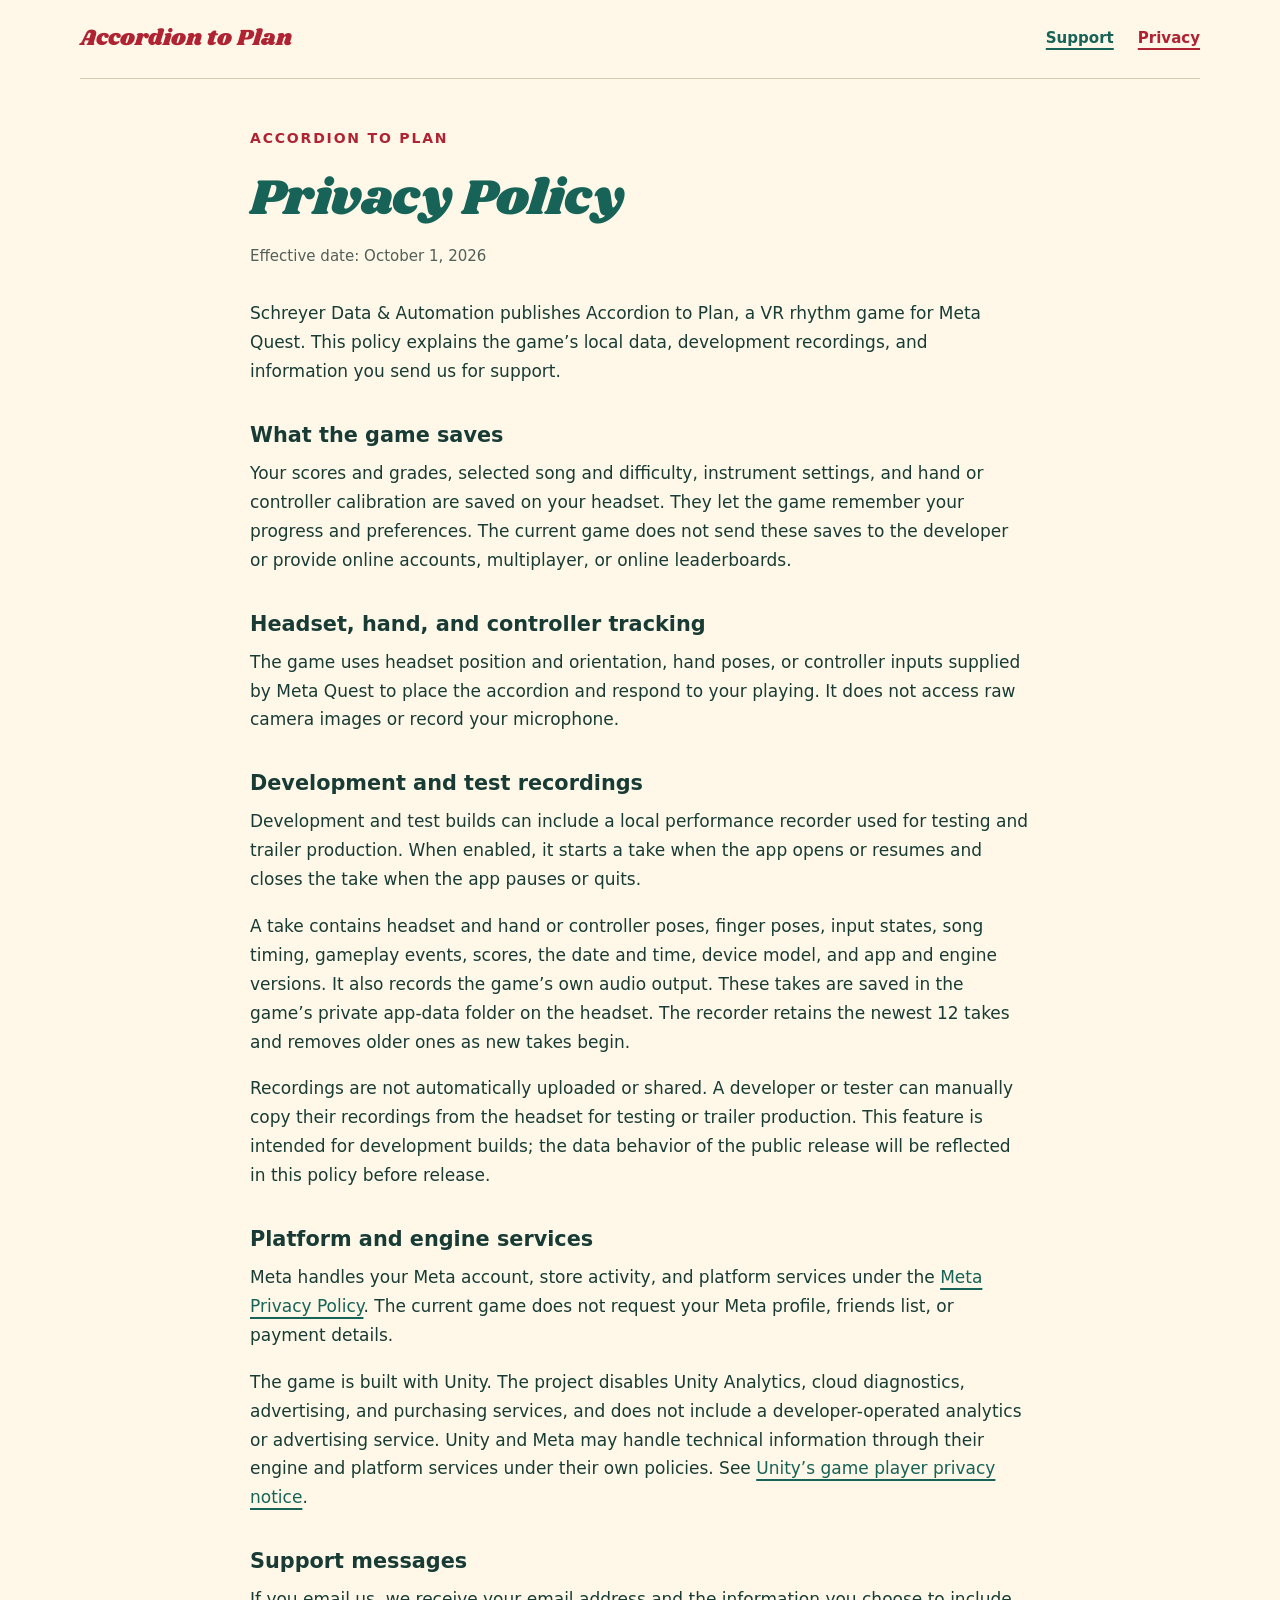
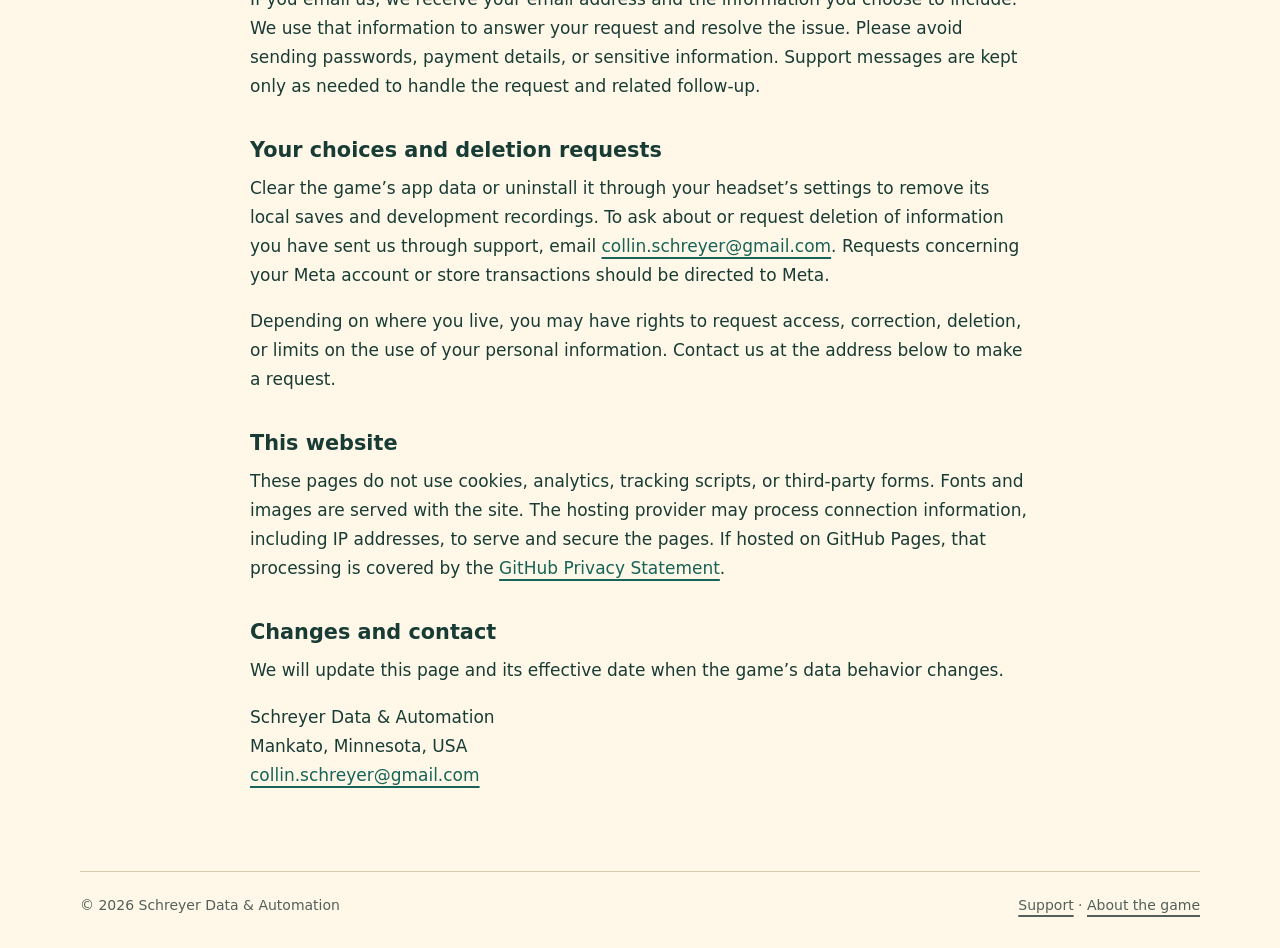
==== privacy/index.html @ 48b7c043 "Add Accordion to Plan coming soon, privacy and support pages" ====
<!doctype html>
<html lang="en">
<head>
  <meta charset="utf-8">
  <meta name="viewport" content="width=device-width, initial-scale=1">
  <title>Privacy Policy · Accordion to Plan</title>
  <meta name="description" content="How Accordion to Plan handles local saves, hand tracking, development recordings, and support messages.">
  <link rel="stylesheet" href="../style.css">
</head>
<body>
  <a class="skip" href="#main">Skip to content</a>
  <div class="shell">
    <header class="site-header">
      <a class="brand" href="../" aria-label="Accordion to Plan home">Accordion to Plan</a>
      <nav class="site-nav" aria-label="Main navigation"><a href="../support/">Support</a><a href="./" aria-current="page">Privacy</a></nav>
    </header>
    <main id="main" class="document">
      <p class="eyebrow">Accordion to Plan</p>
      <h1>Privacy Policy</h1>
      <p class="effective">Effective date: October 1, 2026</p>
      <p>Schreyer Data &amp; Automation publishes Accordion to Plan, a VR rhythm game for Meta Quest. This policy explains the game’s local data, development recordings, and information you send us for support.</p>
      <h2>What the game saves</h2>
      <p>Your scores and grades, selected song and difficulty, instrument settings, and hand or controller calibration are saved on your headset. They let the game remember your progress and preferences. The current game does not send these saves to the developer or provide online accounts, multiplayer, or online leaderboards.</p>
      <h2>Headset, hand, and controller tracking</h2>
      <p>The game uses headset position and orientation, hand poses, or controller inputs supplied by Meta Quest to place the accordion and respond to your playing. It does not access raw camera images or record your microphone.</p>
      <h2>Development and test recordings</h2>
      <p>Development and test builds can include a local performance recorder used for testing and trailer production. When enabled, it starts a take when the app opens or resumes and closes the take when the app pauses or quits.</p>
      <p>A take contains headset and hand or controller poses, finger poses, input states, song timing, gameplay events, scores, the date and time, device model, and app and engine versions. It also records the game’s own audio output. These takes are saved in the game’s private app-data folder on the headset. The recorder retains the newest 12 takes and removes older ones as new takes begin.</p>
      <p>Recordings are not automatically uploaded or shared. A developer or tester can manually copy their recordings from the headset for testing or trailer production. This feature is intended for development builds; the data behavior of the public release will be reflected in this policy before release.</p>
      <h2>Platform and engine services</h2>
      <p>Meta handles your Meta account, store activity, and platform services under the <a href="https://www.meta.com/legal/privacy-policy/">Meta Privacy Policy</a>. The current game does not request your Meta profile, friends list, or payment details.</p>
      <p>The game is built with Unity. The project disables Unity Analytics, cloud diagnostics, advertising, and purchasing services, and does not include a developer-operated analytics or advertising service. Unity and Meta may handle technical information through their engine and platform services under their own policies. See <a href="https://unity.com/legal/game-player-and-app-user-privacy-policy">Unity’s game player privacy notice</a>.</p>
      <h2>Support messages</h2>
      <p>If you email us, we receive your email address and the information you choose to include. We use that information to answer your request and resolve the issue. Please avoid sending passwords, payment details, or sensitive information. Support messages are kept only as needed to handle the request and related follow-up.</p>
      <h2>Your choices and deletion requests</h2>
      <p>Clear the game’s app data or uninstall it through your headset’s settings to remove its local saves and development recordings. To ask about or request deletion of information you have sent us through support, email <a href="mailto:collin.schreyer@gmail.com">collin.schreyer@gmail.com</a>. Requests concerning your Meta account or store transactions should be directed to Meta.</p>
      <p>Depending on where you live, you may have rights to request access, correction, deletion, or limits on the use of your personal information. Contact us at the address below to make a request.</p>
      <h2>This website</h2>
      <p>These pages do not use cookies, analytics, tracking scripts, or third-party forms. Fonts and images are served with the site. The hosting provider may process connection information, including IP addresses, to serve and secure the pages. If hosted on GitHub Pages, that processing is covered by the <a href="https://docs.github.com/en/site-policy/privacy-policies/github-general-privacy-statement">GitHub Privacy Statement</a>.</p>
      <h2>Changes and contact</h2>
      <p>We will update this page and its effective date when the game’s data behavior changes.</p>
      <p>Schreyer Data &amp; Automation<br>Mankato, Minnesota, USA<br><a href="mailto:collin.schreyer@gmail.com">collin.schreyer@gmail.com</a></p>
    </main>
    <footer class="site-footer"><p>© 2026 Schreyer Data &amp; Automation</p><p><a href="../support/">Support</a> · <a href="../">About the game</a></p></footer>
  </div>
</body>
</html>
---- style.css ----
@font-face{font-family:Shrikhand;src:url('assets/Shrikhand-Regular.ttf') format('truetype');font-display:swap}
:root{color-scheme:light;--paper:#fff8e8;--ink:#183c35;--teal:#176357;--red:#af2332;--gold:#f3c85e;--rule:#dbc9ab;--muted:#53605a}
*{box-sizing:border-box}
html{scroll-behavior:smooth}
body{margin:0;background:var(--paper);color:var(--ink);font:1.0625rem/1.7 system-ui,-apple-system,BlinkMacSystemFont,'Segoe UI',sans-serif}
a{color:var(--teal);text-decoration-thickness:1.5px;text-underline-offset:5px}
a:hover{text-decoration-thickness:2.5px}
a:focus-visible{outline:3px solid var(--red);outline-offset:5px;border-radius:2px}
.skip{position:absolute;top:12px;left:12px;background:var(--paper);padding:10px 16px;transform:translateY(-160%);z-index:10}
.skip:focus{transform:none}
.shell{width:min(1120px,calc(100% - 64px));margin-inline:auto}
.site-header{display:flex;justify-content:space-between;align-items:center;gap:24px;padding-block:25px;border-bottom:1px solid var(--rule)}
.brand{font:1.42rem/1.25 Shrikhand,Georgia,serif;color:var(--red);text-decoration:none;max-width:240px}
.site-nav{display:flex;align-items:center;gap:24px;font-size:.94rem;font-weight:650}
.site-nav a[aria-current='page']{color:var(--red)}
.landing{padding-block:32px 54px}
.announcement{display:flex;align-items:center;justify-content:space-between;gap:24px;margin-bottom:24px}
.eyebrow{margin:0;color:var(--red);font-size:.875rem;font-weight:750;letter-spacing:.13em;text-transform:uppercase}
.availability{margin:0;font-size:1rem;color:var(--muted)}
.key-art{display:block;width:100%;height:auto;aspect-ratio:1672/941;object-fit:contain;background:#87371f;border:3px solid var(--red);border-radius:4px}
.intro{display:grid;grid-template-columns:1fr 1fr;gap:40px;margin-top:32px;align-items:start}
h1,h2,h3{line-height:1.22;color:var(--ink)}
.intro h1{font:clamp(2rem,4vw,3.35rem)/1.15 Shrikhand,Georgia,serif;letter-spacing:-.025em;margin:0;color:var(--teal)}
.intro p{margin:0 0 16px;max-width:52ch}
.facts{padding:20px 0 0;display:flex;gap:12px 26px;flex-wrap:wrap;border-top:1px solid var(--rule);font-size:1rem;font-weight:650}
.facts span{white-space:nowrap}
.document{max-width:780px;margin:0 auto;padding-block:48px 64px}
.document h1{font:clamp(2.15rem,6vw,3.15rem)/1.2 Shrikhand,Georgia,serif;margin:12px 0 14px;color:var(--teal)}
.document h2{font-size:1.3rem;line-height:1.35;margin:35px 0 10px}
.document p{margin:0 0 18px}
.document ul{padding-left:24px;margin:12px 0 22px}
.document li{padding-left:4px;margin-block:7px}
.document .effective{color:var(--muted);font-size:.94rem;margin-bottom:30px}
.notice{padding:20px 22px;border-left:4px solid var(--red);background:#f5ecd8;margin-block:24px}
.notice p:last-child{margin-bottom:0}
.contact{font-size:1.15rem;font-weight:700;overflow-wrap:anywhere}
.site-footer{border-top:1px solid var(--rule);display:flex;justify-content:space-between;align-items:flex-start;gap:24px;padding-block:22px 30px;font-size:.875rem;color:var(--muted)}
.site-footer p{margin:0}
.site-footer a{color:var(--muted)}
@media(max-width:700px){.shell{width:calc(100% - 36px)}.site-header{padding-block:20px;align-items:flex-start}.brand{font-size:1.15rem;max-width:170px}.site-nav{gap:16px;flex-wrap:wrap;justify-content:flex-end;font-size:.875rem}.announcement{align-items:flex-start;flex-direction:column;gap:6px}.intro{grid-template-columns:1fr;gap:20px;margin-top:24px}.landing{padding-block:24px 36px}.document{padding-block:32px 42px}.site-footer{flex-direction:column;gap:12px}.facts{gap:8px 20px}.notice{padding:16px 18px}}
@media(prefers-reduced-motion:reduce){html{scroll-behavior:auto}}
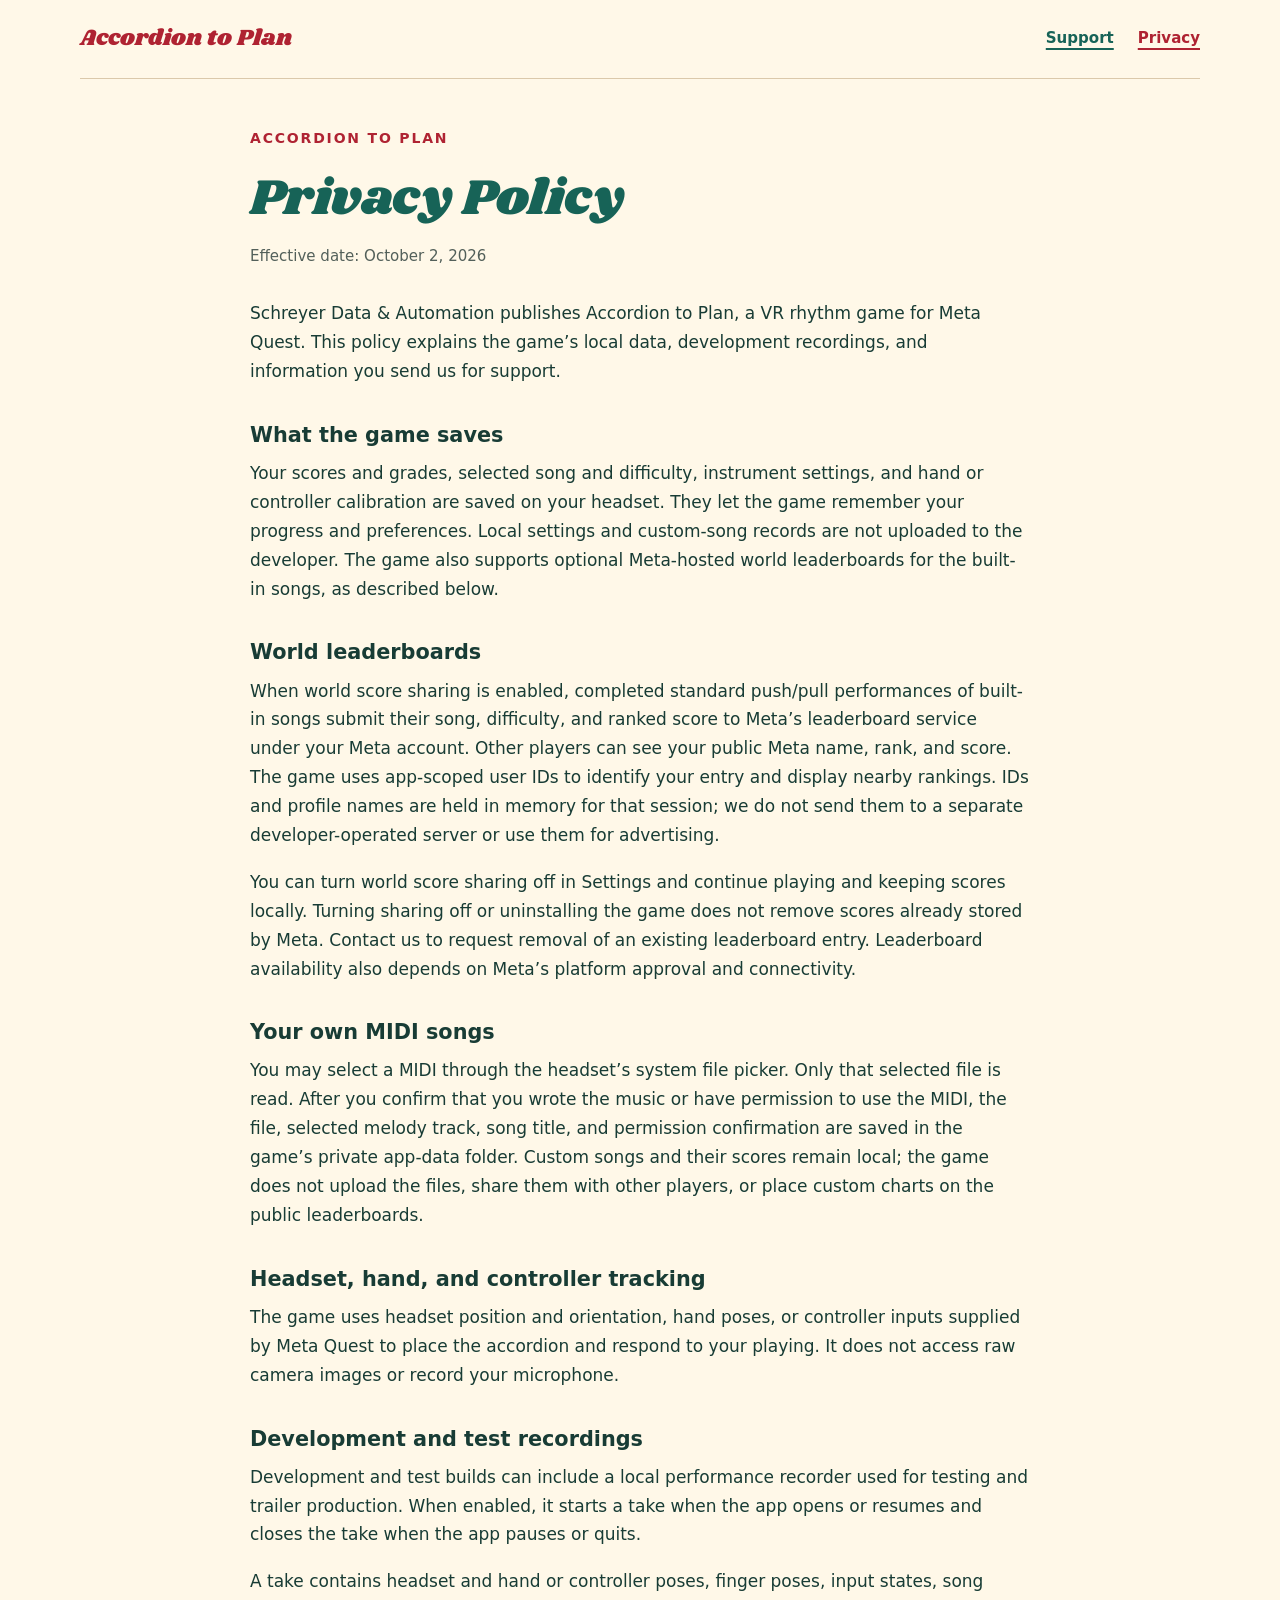
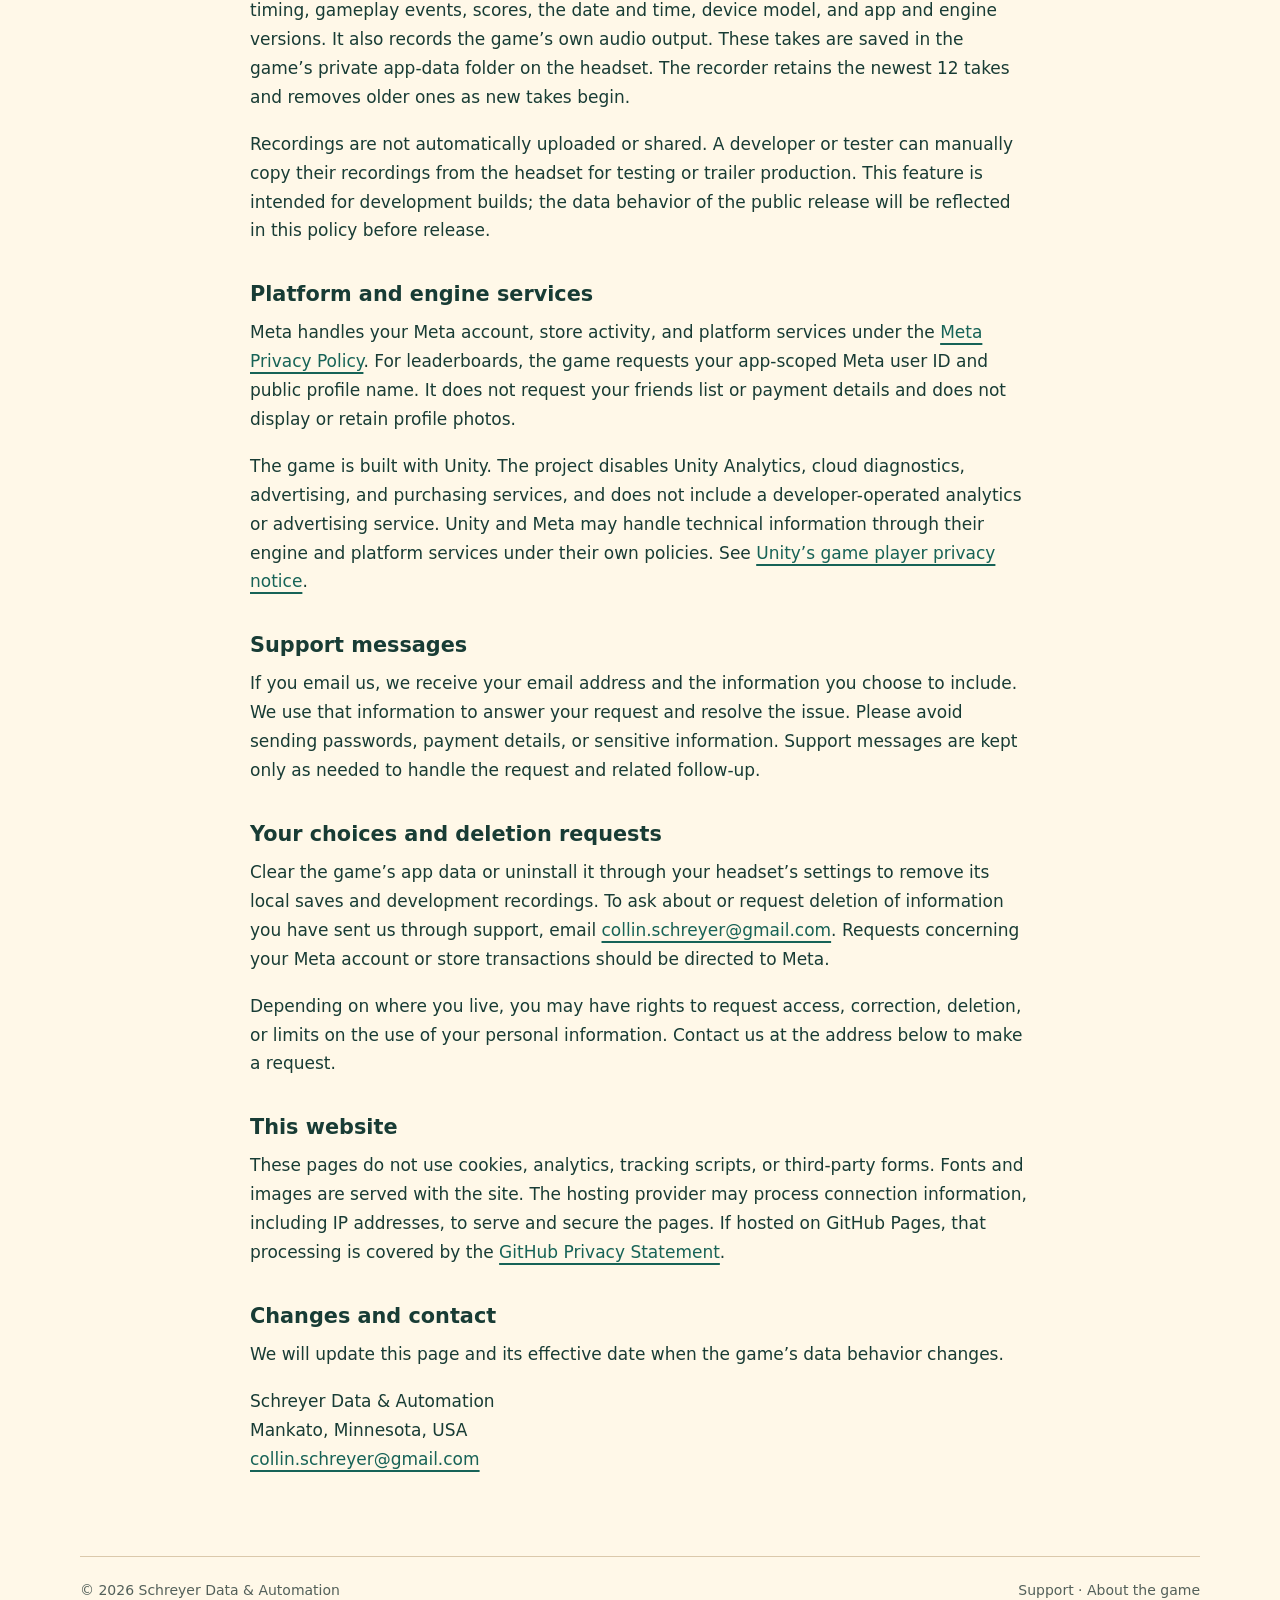
==== commit 22ca72da: "Describe optional Meta leaderboards and local MIDI imports" ====
--- a/privacy/index.html
+++ b/privacy/index.html
@@ -17,10 +17,15 @@
     <main id="main" class="document">
       <p class="eyebrow">Accordion to Plan</p>
       <h1>Privacy Policy</h1>
-      <p class="effective">Effective date: October 1, 2026</p>
+      <p class="effective">Effective date: October 2, 2026</p>
       <p>Schreyer Data &amp; Automation publishes Accordion to Plan, a VR rhythm game for Meta Quest. This policy explains the game’s local data, development recordings, and information you send us for support.</p>
       <h2>What the game saves</h2>
-      <p>Your scores and grades, selected song and difficulty, instrument settings, and hand or controller calibration are saved on your headset. They let the game remember your progress and preferences. The current game does not send these saves to the developer or provide online accounts, multiplayer, or online leaderboards.</p>
+      <p>Your scores and grades, selected song and difficulty, instrument settings, and hand or controller calibration are saved on your headset. They let the game remember your progress and preferences. Local settings and custom-song records are not uploaded to the developer. The game also supports optional Meta-hosted world leaderboards for the built-in songs, as described below.</p>
+      <h2>World leaderboards</h2>
+      <p>When world score sharing is enabled, completed standard push/pull performances of built-in songs submit their song, difficulty, and ranked score to Meta’s leaderboard service under your Meta account. Other players can see your public Meta name, rank, and score. The game uses app-scoped user IDs to identify your entry and display nearby rankings. IDs and profile names are held in memory for that session; we do not send them to a separate developer-operated server or use them for advertising.</p>
+      <p>You can turn world score sharing off in Settings and continue playing and keeping scores locally. Turning sharing off or uninstalling the game does not remove scores already stored by Meta. Contact us to request removal of an existing leaderboard entry. Leaderboard availability also depends on Meta’s platform approval and connectivity.</p>
+      <h2>Your own MIDI songs</h2>
+      <p>You may select a MIDI through the headset’s system file picker. Only that selected file is read. After you confirm that you wrote the music or have permission to use the MIDI, the file, selected melody track, song title, and permission confirmation are saved in the game’s private app-data folder. Custom songs and their scores remain local; the game does not upload the files, share them with other players, or place custom charts on the public leaderboards.</p>
       <h2>Headset, hand, and controller tracking</h2>
       <p>The game uses headset position and orientation, hand poses, or controller inputs supplied by Meta Quest to place the accordion and respond to your playing. It does not access raw camera images or record your microphone.</p>
       <h2>Development and test recordings</h2>
@@ -28,7 +33,7 @@
       <p>A take contains headset and hand or controller poses, finger poses, input states, song timing, gameplay events, scores, the date and time, device model, and app and engine versions. It also records the game’s own audio output. These takes are saved in the game’s private app-data folder on the headset. The recorder retains the newest 12 takes and removes older ones as new takes begin.</p>
       <p>Recordings are not automatically uploaded or shared. A developer or tester can manually copy their recordings from the headset for testing or trailer production. This feature is intended for development builds; the data behavior of the public release will be reflected in this policy before release.</p>
       <h2>Platform and engine services</h2>
-      <p>Meta handles your Meta account, store activity, and platform services under the <a href="https://www.meta.com/legal/privacy-policy/">Meta Privacy Policy</a>. The current game does not request your Meta profile, friends list, or payment details.</p>
+      <p>Meta handles your Meta account, store activity, and platform services under the <a href="https://www.meta.com/legal/privacy-policy/">Meta Privacy Policy</a>. For leaderboards, the game requests your app-scoped Meta user ID and public profile name. It does not request your friends list or payment details and does not display or retain profile photos.</p>
       <p>The game is built with Unity. The project disables Unity Analytics, cloud diagnostics, advertising, and purchasing services, and does not include a developer-operated analytics or advertising service. Unity and Meta may handle technical information through their engine and platform services under their own policies. See <a href="https://unity.com/legal/game-player-and-app-user-privacy-policy">Unity’s game player privacy notice</a>.</p>
       <h2>Support messages</h2>
       <p>If you email us, we receive your email address and the information you choose to include. We use that information to answer your request and resolve the issue. Please avoid sending passwords, payment details, or sensitive information. Support messages are kept only as needed to handle the request and related follow-up.</p>
